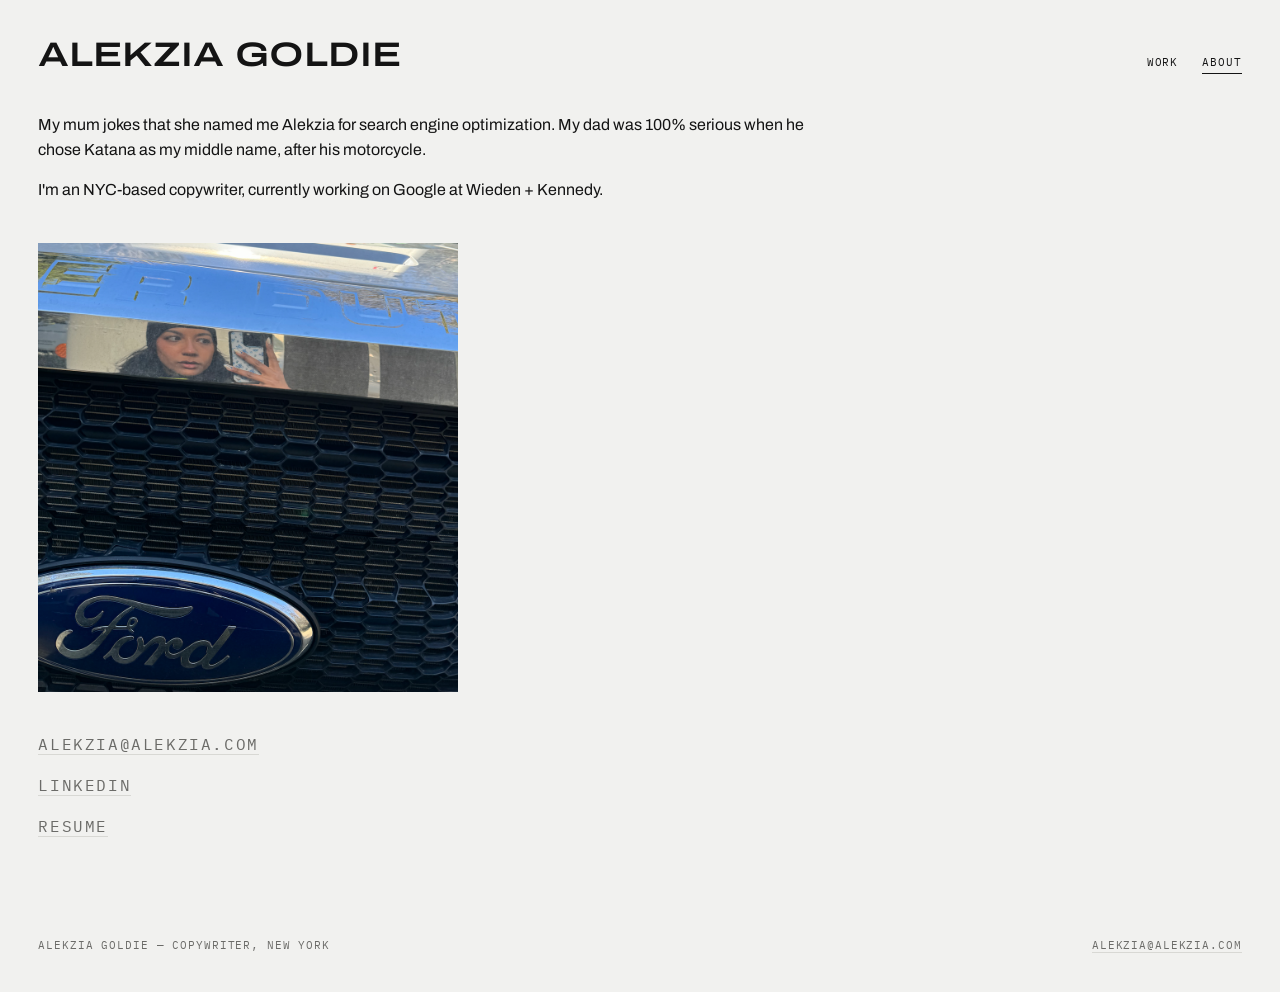
==== about.html @ 3243a849 "Initial site" ====
<!DOCTYPE html>
<html lang="en">
<head>
  <meta charset="UTF-8">
  <meta name="viewport" content="width=device-width, initial-scale=1.0">
  <title>About — Alekzia Goldie</title>
  <link rel="preconnect" href="https://fonts.googleapis.com">
  <link rel="preconnect" href="https://fonts.gstatic.com" crossorigin>
  <link href="https://fonts.googleapis.com/css2?family=Archivo:wdth,wght@62..125,100..900&family=IBM+Plex+Mono:wght@400;500&display=swap" rel="stylesheet">
  <link rel="stylesheet" href="style.css">
</head>
<body>

  <header>
    <a class="wordmark" href="index.html">ALEKZIA&nbsp;GOLDIE</a>
    <nav class="mono">
      <a href="index.html">Work</a>
      <a href="about.html" aria-current="page">About</a>
    </nav>
  </header>

  <main class="about">
    <div class="copy">
      <!-- Replace with your real bio. Each paragraph is a <p> pair. -->
      <p>My mum jokes that she named me Alekzia for search engine optimization. My dad was 100% serious when he chose Katana as my middle name, after his motorcycle.</p>
      <p>I'm an NYC-based copywriter, currently working on Google at Wieden + Kennedy.</p>
    </div>

    <!-- Optional portrait. Delete the figure if you don't want one. -->
    <figure class="portrait">
      <img src="images/portrait.png" alt="Goldie" loading="lazy">
    </figure>

    <div class="copy mono" style="color: var(--ink-soft);">
      <p><a href="alekzia@alekzia.com" style="border-bottom:1px solid var(--line);">alekzia@alekzia.com</a></p>
      <p><a href="https://www.linkedin.com/in/alekzia" style="border-bottom:1px solid var(--line);">linkedin</a></p>
      <p><a href="files/alekzia-goldie-resume.pdf" style="border-bottom:1px solid var(--line);">Resume</a>
    </div>
  </main>

  <footer class="mono">
    <div>Alekzia Goldie — Copywriter, New York</div>
    <div><a href="mailto:alekzia@alekzia.com">alekzia@alekzia.com</a></div>
  </footer>

</body>
</html>
---- style.css ----
/* ==========================================================================
   ALEKZIA.COM — STYLESHEET
   One file styles every page. Edit values here and the whole site updates.
   Anything between /* and * / is a comment — the browser ignores it.
   ========================================================================== */

/* ---- DESIGN TOKENS ------------------------------------------------------
   Change these variables to retheme the entire site in one place. */
:root {
  --bg: #f1f1ef;          /* plaster white background */
  --ink: #141414;         /* near-black text */
  --ink-soft: #6b6b68;    /* secondary text (captions, credits) */
  --line: #d8d8d4;        /* hairline rules */
  --gap: 14px;            /* grid gutter */
  --pad: clamp(16px, 3vw, 40px); /* page side padding, scales with screen */
}

/* ---- RESET / BASICS ---------------------------------------------------- */
* { box-sizing: border-box; margin: 0; padding: 0; }

html { scroll-behavior: smooth; }

body {
  background: var(--bg);
  color: var(--ink);
  font-family: "Archivo", sans-serif;
  font-size: 16px;
  line-height: 1.55;
  -webkit-font-smoothing: antialiased;
}

img, video, iframe { display: block; max-width: 100%; }

a { color: inherit; text-decoration: none; }

/* Keyboard focus stays visible for accessibility */
a:focus-visible, button:focus-visible {
  outline: 2px solid var(--ink);
  outline-offset: 3px;
}

/* ---- THE MONO LABEL STYLE ----------------------------------------------
   Used for nav, captions, credits, metadata. The "garment label" voice. */
.mono {
  font-family: "IBM Plex Mono", monospace;
  font-size: 11px;
  letter-spacing: 0.08em;
  text-transform: uppercase;
}

/* ---- HEADER -------------------------------------------------------------- */
header {
  display: flex;
  justify-content: space-between;
  align-items: baseline;
  padding: var(--pad);
}

/* The wordmark: your name. It animates open on page load (see @keyframes
   below) and stretches when hovered. */
.wordmark {
  font-size: clamp(22px, 4vw, 34px);
  font-weight: 600;
  line-height: 1;
  font-variation-settings: "wdth" 125;
  animation: stretch-open 1.1s cubic-bezier(0.22, 1, 0.36, 1) both;
  transition: font-variation-settings 0.5s cubic-bezier(0.22, 1, 0.36, 1);
  white-space: nowrap;
}
.wordmark:hover { font-variation-settings: "wdth" 62; }

@keyframes stretch-open {
  from { font-variation-settings: "wdth" 62; letter-spacing: -0.02em; }
  to   { font-variation-settings: "wdth" 125; letter-spacing: 0; }
}

nav { display: flex; gap: 24px; }
nav a { border-bottom: 1px solid transparent; padding-bottom: 2px; }
nav a:hover, nav a[aria-current="page"] { border-bottom-color: var(--ink); }

/* ---- HOME PAGE GRID ------------------------------------------------------ */
.grid {
  display: grid;
  grid-template-columns: repeat(3, 1fr); /* 3 columns on desktop */
  gap: 28px var(--gap);
  padding: 0 var(--pad) var(--pad);
}
@media (max-width: 900px) { .grid { grid-template-columns: repeat(2, 1fr); } }
@media (max-width: 560px) { .grid { grid-template-columns: 1fr; } }

/* Each project cell: media on top, title caption below */
.cell .media {
  aspect-ratio: 16 / 10;      /* keeps every thumbnail the same shape */
  overflow: hidden;
  background:
    repeating-linear-gradient(45deg, transparent 0 10px, var(--line) 10px 11px);
    /* ^ diagonal-stripe placeholder pattern; hidden once an image covers it */
}
.cell .media img,
.cell .media video {
  width: 100%; height: 100%;
  object-fit: cover;          /* crops to fill without distortion */
  transition: transform 0.6s cubic-bezier(0.22, 1, 0.36, 1);
}
.cell:hover .media img,
.cell:hover .media video { transform: scale(1.03); }

.cell .title {
  margin-top: 8px;
  font-size: 15px;
  font-weight: 500;
  font-variation-settings: "wdth" 100;
  transition: font-variation-settings 0.45s cubic-bezier(0.22, 1, 0.36, 1);
}
.cell:hover .title { font-variation-settings: "wdth" 125; }

.cell .client {
  color: var(--ink-soft);
  margin-top: 2px;
}

/* ---- PROJECT PAGES ------------------------------------------------------- */
.project {
  padding: 0 var(--pad) var(--pad);
  max-width: 1200px;
}

.project h1 {
  font-size: clamp(34px, 6vw, 64px);
  font-weight: 600;
  line-height: 1.02;
  font-variation-settings: "wdth" 118;
  max-width: 14ch;
  margin-bottom: 12px;
}

.meta {
  color: var(--ink-soft);
  display: flex;
  gap: 24px;
  flex-wrap: wrap;
  padding-bottom: 24px;
  border-bottom: 1px solid var(--line);
  margin-bottom: 32px;
}

/* Body copy on project + about pages. 70ch keeps line length readable. */
.copy { max-width: 70ch; }
.copy p { margin-bottom: 1em; font-size: 16px; }
.copy p:last-child { margin-bottom: 0; }

/* ---- VIDEO EMBEDS --------------------------------------------------------
   Wrap every Vimeo iframe in <div class="video"> and it stays responsive
   at a 16:9 shape on every screen size. */
.video {
  aspect-ratio: 16 / 9;
  margin: 40px 0;
  background: var(--ink);
}
.video iframe { width: 100%; height: 100%; border: 0; }

/* A caption line under a video or image */
.caption { color: var(--ink-soft); margin-top: -28px; margin-bottom: 40px; }

/* Full-width images on project pages */
.project figure { margin: 40px 0; }
.project figure figcaption { color: var(--ink-soft); margin-top: 8px; }
.project figure.pair {           /* two images side by side */
  display: grid;
  grid-template-columns: 1fr 1fr;
  gap: var(--gap);
}
@media (max-width: 560px) { .project figure.pair { grid-template-columns: 1fr; } }

/* ---- CREDITS BLOCK ------------------------------------------------------- */
.credits {
  margin-top: 56px;
  padding-top: 24px;
  border-top: 1px solid var(--line);
  color: var(--ink-soft);
  display: grid;
  grid-template-columns: repeat(auto-fill, minmax(220px, 1fr));
  gap: 10px 24px;
  line-height: 1.9;
}
.credits span { color: var(--ink); }

/* ---- ABOUT PAGE ---------------------------------------------------------- */
.about { padding: 0 var(--pad) var(--pad); }
.about .copy { font-size: 20px; }
.about .portrait { max-width: 420px; margin: 40px 0; }

/* ---- FOOTER --------------------------------------------------------------- */
footer {
  padding: 60px var(--pad) var(--pad);
  display: flex;
  justify-content: space-between;
  gap: 24px;
  flex-wrap: wrap;
  color: var(--ink-soft);
}
footer a { border-bottom: 1px solid var(--line); }
footer a:hover { border-bottom-color: var(--ink); color: var(--ink); }

/* ---- REDUCED MOTION ------------------------------------------------------
   People with motion sensitivity have this set at the OS level.
   All animation is switched off for them. */
@media (prefers-reduced-motion: reduce) {
  *, *::before, *::after {
    animation: none !important;
    transition: none !important;
  }
}
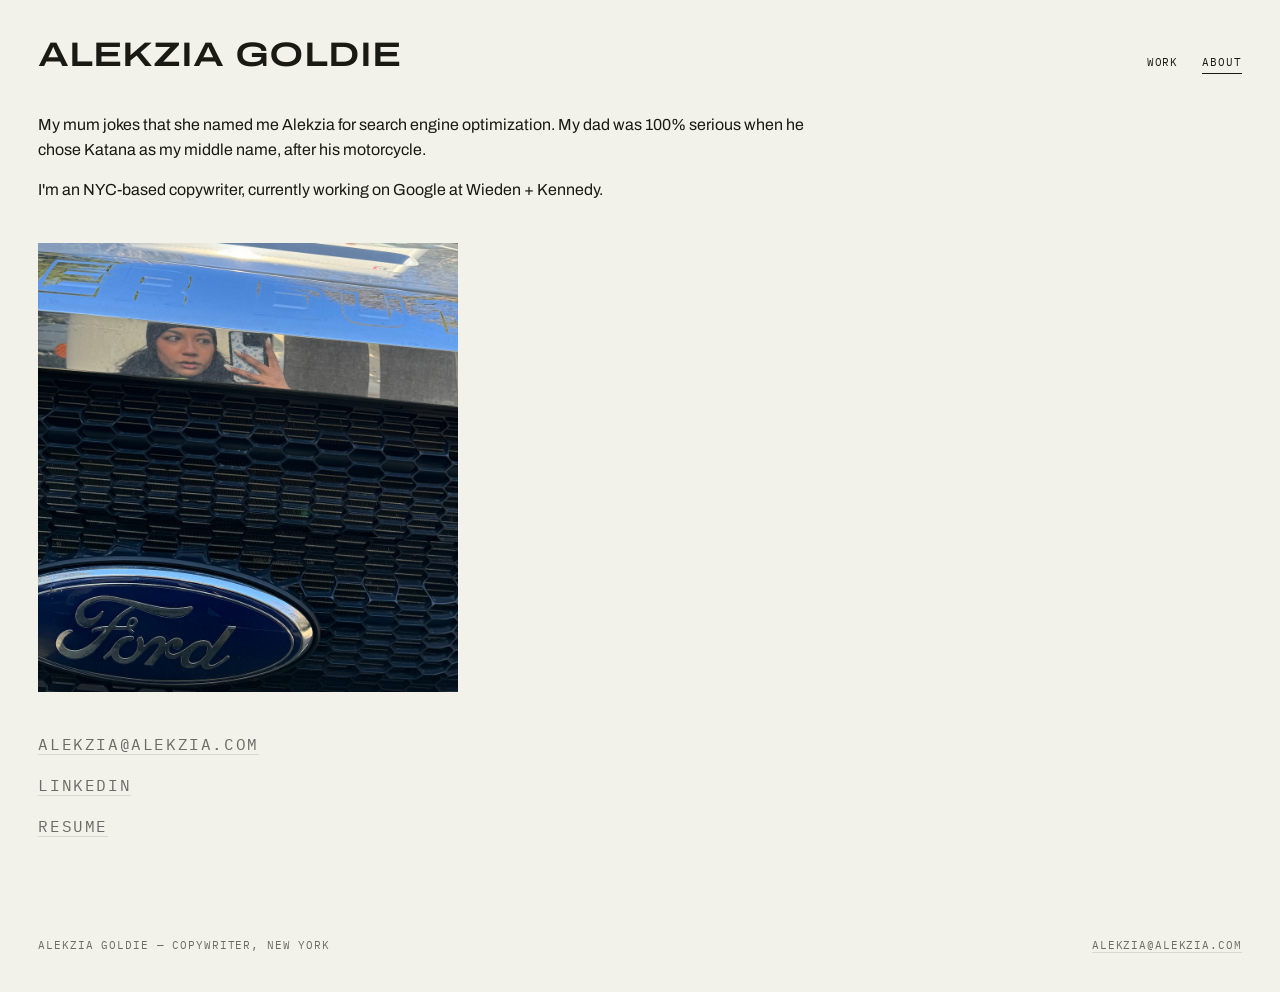
==== commit 6fc33ca9: "capitalization" ====
--- a/about.html
+++ b/about.html
@@ -34,7 +34,7 @@
     <div class="copy mono" style="color: var(--ink-soft);">
       <p><a href="alekzia@alekzia.com" style="border-bottom:1px solid var(--line);">alekzia@alekzia.com</a></p>
       <p><a href="https://www.linkedin.com/in/alekzia" style="border-bottom:1px solid var(--line);">linkedin</a></p>
-      <p><a href="files/alekzia-goldie-resume.pdf" style="border-bottom:1px solid var(--line);">Resume</a>
+      <p><a href="files/Alekzia-Goldie-Resume.pdf" style="border-bottom:1px solid var(--line);">Resume</a>
     </div>
   </main>
 
--- a/style.css
+++ b/style.css
@@ -4,15 +4,17 @@
    Anything between /* and * / is a comment — the browser ignores it.
    ========================================================================== */
 
+   
 /* ---- DESIGN TOKENS ------------------------------------------------------
    Change these variables to retheme the entire site in one place. */
 :root {
-  --bg: #f1f1ef;          /* plaster white background */
-  --ink: #141414;         /* near-black text */
+  --bg: #f2f2ea;          /* warm paper background */
+  --ink: #1a1a14;         /* warm near-black text */
   --ink-soft: #6b6b68;    /* secondary text (captions, credits) */
   --line: #d8d8d4;        /* hairline rules */
-  --gap: 14px;            /* grid gutter */
-  --pad: clamp(16px, 3vw, 40px); /* page side padding, scales with screen */
+  --accent: #0013c2;      /* "Lekz" blue — reserved for hover/active states only */
+  --gap: 14px;
+  --pad: clamp(16px, 3vw, 40px);
 }
 
 /* ---- RESET / BASICS ---------------------------------------------------- */
@@ -63,15 +65,21 @@
   font-weight: 600;
   line-height: 1;
   font-variation-settings: "wdth" 125;
-  animation: stretch-open 1.1s cubic-bezier(0.22, 1, 0.36, 1) both;
-  transition: font-variation-settings 0.5s cubic-bezier(0.22, 1, 0.36, 1);
+  opacity: 0;
+  animation: stretch-open 1.6s cubic-bezier(0.16, 1, 0.3, 1) 0.1s both;
+  transition: font-variation-settings 0.6s cubic-bezier(0.16, 1, 0.3, 1),
+              color 0.4s ease;
   white-space: nowrap;
 }
-.wordmark:hover { font-variation-settings: "wdth" 62; }
+.wordmark:hover {
+  font-variation-settings: "wdth" 62;
+  color: var(--accent);
+}
 
 @keyframes stretch-open {
-  from { font-variation-settings: "wdth" 62; letter-spacing: -0.02em; }
-  to   { font-variation-settings: "wdth" 125; letter-spacing: 0; }
+  from { font-variation-settings: "wdth" 55; letter-spacing: -0.03em; opacity: 0; }
+  60%  { opacity: 1; }
+  to   { font-variation-settings: "wdth" 125; letter-spacing: 0; opacity: 1; }
 }
 
 nav { display: flex; gap: 24px; }
